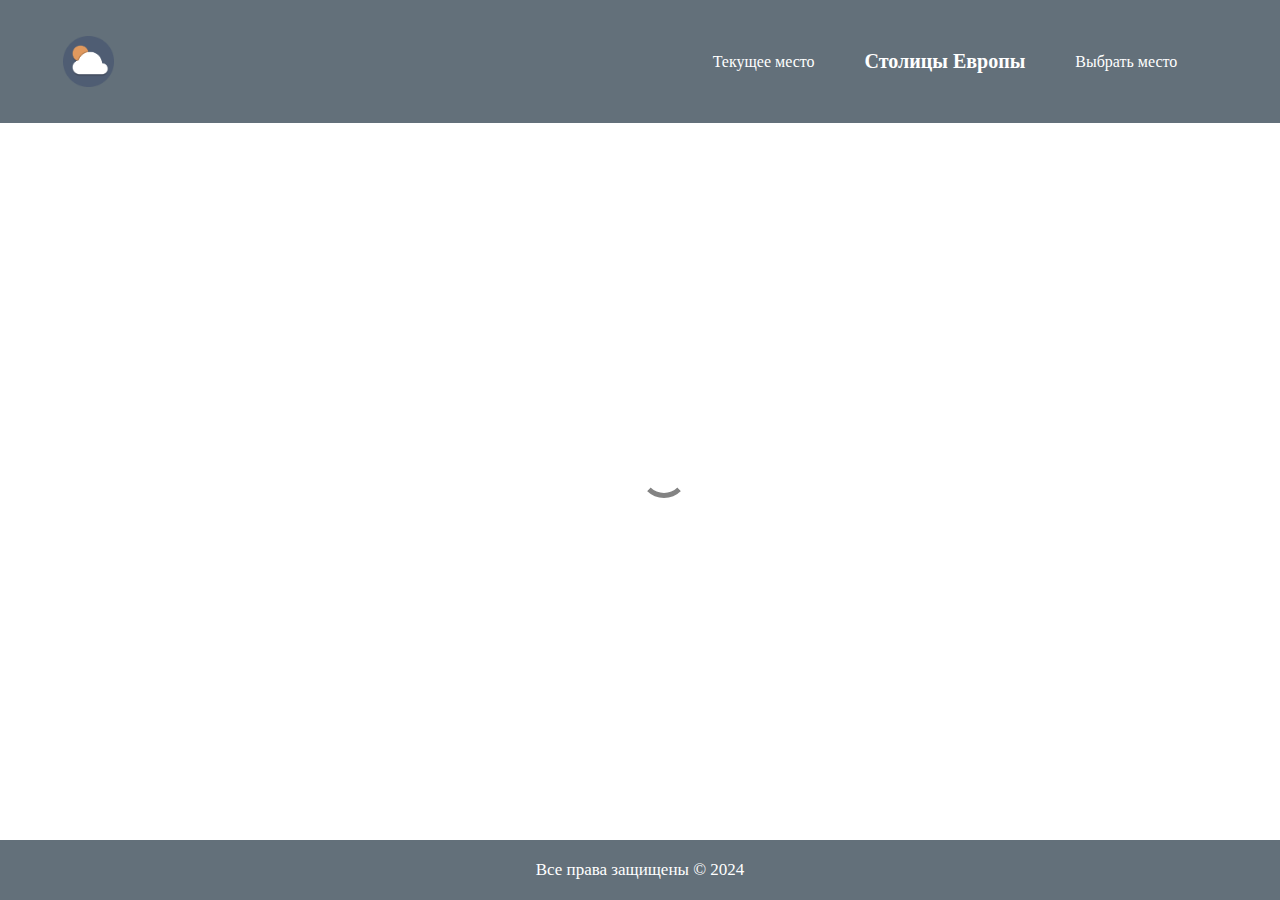
==== cities/cities.html @ f555f409 "first commit" ====
<!DOCTYPE html>
<html lang="en">
<head>
    <meta charset="UTF-8">
    <title>Title</title>
    <link rel="stylesheet" href="/style.css">
    <script defer src="./cities.js"></script>
</head>
<body>
<div class="header">
    <ul class="tabs">
        <li class="logo"> <a href="/index.html"><img class="logo" src="/media/logo.png" alt=""></a></li>
        <li class="tab"><a href="/index.html">Текущее место</a></li>
        <li class="tab active"><a href="/cities/cities.html">Столицы Европы</a></li>
        <li class="tab"><a href="/choose-city/choose.html">Выбрать место</a></li>
    </ul>
</div>
<div id="cities" class="cities">
    <div id="loader" class="loader"></div>
</div>
</body>

<footer class="footer">
    <p class="footer-text">Все права защищены &copy; 2024</p>
</footer>
</html>
---- style.css ----
body{
    margin: 0;
}
.logo {
    width: 20%;
    margin-right: 30%;
    display: flex;
    justify-content: space-between;
    align-items: center;
    font-weight: bold;
    font-size: 22px;
}
.selector{
    position: relative;
    display: inline-block;
    top: 40%;
    left: 44%;
    padding: 0;
    color: black;
}

.header {
    background-color: #63707a;
    color: #fff;
    padding: 20px 0;
    text-align: center;
    position: flex;
    top: 0;
    left: 0;
    width: 100%;
    z-index: 1000;
    margin-bottom: 10px;
}

.tabs {
    display: flex;
    justify-content: center;
    list-style-type: none;
    align-items: center;
    padding: 0;
}

.tab {
    margin-right: 30px;
    cursor: pointer;
}

.tab a {
    color: #fff;
    text-decoration: none;
    padding: 10px;
}

.tab.active a {
    font-weight: bold;
    font-size: 20px;
    border-radius: 5px;
}
.loader {
    width: 48px;
    height: 48px;
    border: 5px solid #fff;
    border-bottom-color: #838383;
    border-radius: 50%;
    display: inline-block;
    box-sizing: border-box;
    animation: rotation 0.7s linear infinite;
    position: absolute;
    top: 50%;
    left: 50%;
}

.weather-data {
    display: none;
    justify-content: center;
    align-items: center;
    flex-direction: column;
    position: absolute;
    flex: 0 1 calc(25% - 20px);
    border-radius: 10px;
    padding: 10px;
    margin-bottom: 20px;
    height: 40%;
    width: 40%;
    box-shadow: 0 10px 20px rgba(0, 0, 0, 0.3);
    top: 50%;
    left: 50%;
    transform: translate(-50%, -50%);
}

@keyframes rotation {
    0% {
        transform: rotate(0deg);
    }

    100% {
        transform: rotate(360deg);
    }
}

.cities {
    flex: 0 1 calc(30% - 20px);
    margin: 10px;
    margin-top: 100px;
    display: flex;
    flex-wrap: wrap;
    justify-content: space-around;
}

.weather-card {
    flex: 0 1 calc(25% - 20px);
    margin: 10px;
    padding: 20px;
    border-radius: 10px;
    box-shadow: 0 10px 20px rgba(0, 0, 0, 0.1);
}

.weather-card h2 {
    margin-top: 0;
}

.weather-card p {
    margin: 5px 0;
}

.city {
    font-weight: bold;
}

.temperature {
    font-size: 20px;
}

.windspeed {    
    font-size: 20px;
}

.weather-description {
    font-size: 20px;
}

#show-weather-btn {
    background-color: #63707a;
    color: #fff;
    padding: 10px 20px;
    border: none;
    border-radius: 5px;
    cursor: pointer;
    margin-top: 20px;
}

#city-select {
    padding: 10px;
    border-radius: 5px;
    border: 1px solid #ccc;
    margin-right: 10px;
    font-size: 16px;
    cursor: pointer;
}

.footer {
    background-color: #63707a;
    color: #fff;
    padding: 20px 0;
    text-align: center;
    position: absolute;
    bottom: 0;
    left: 0;
    width: 100%;
    z-index: 1000;
}

.footer-text {
    font-size: 17px;
    margin: 0;
    padding: 0;
    display: flex;
    justify-content: center;
    align-items: center;
}
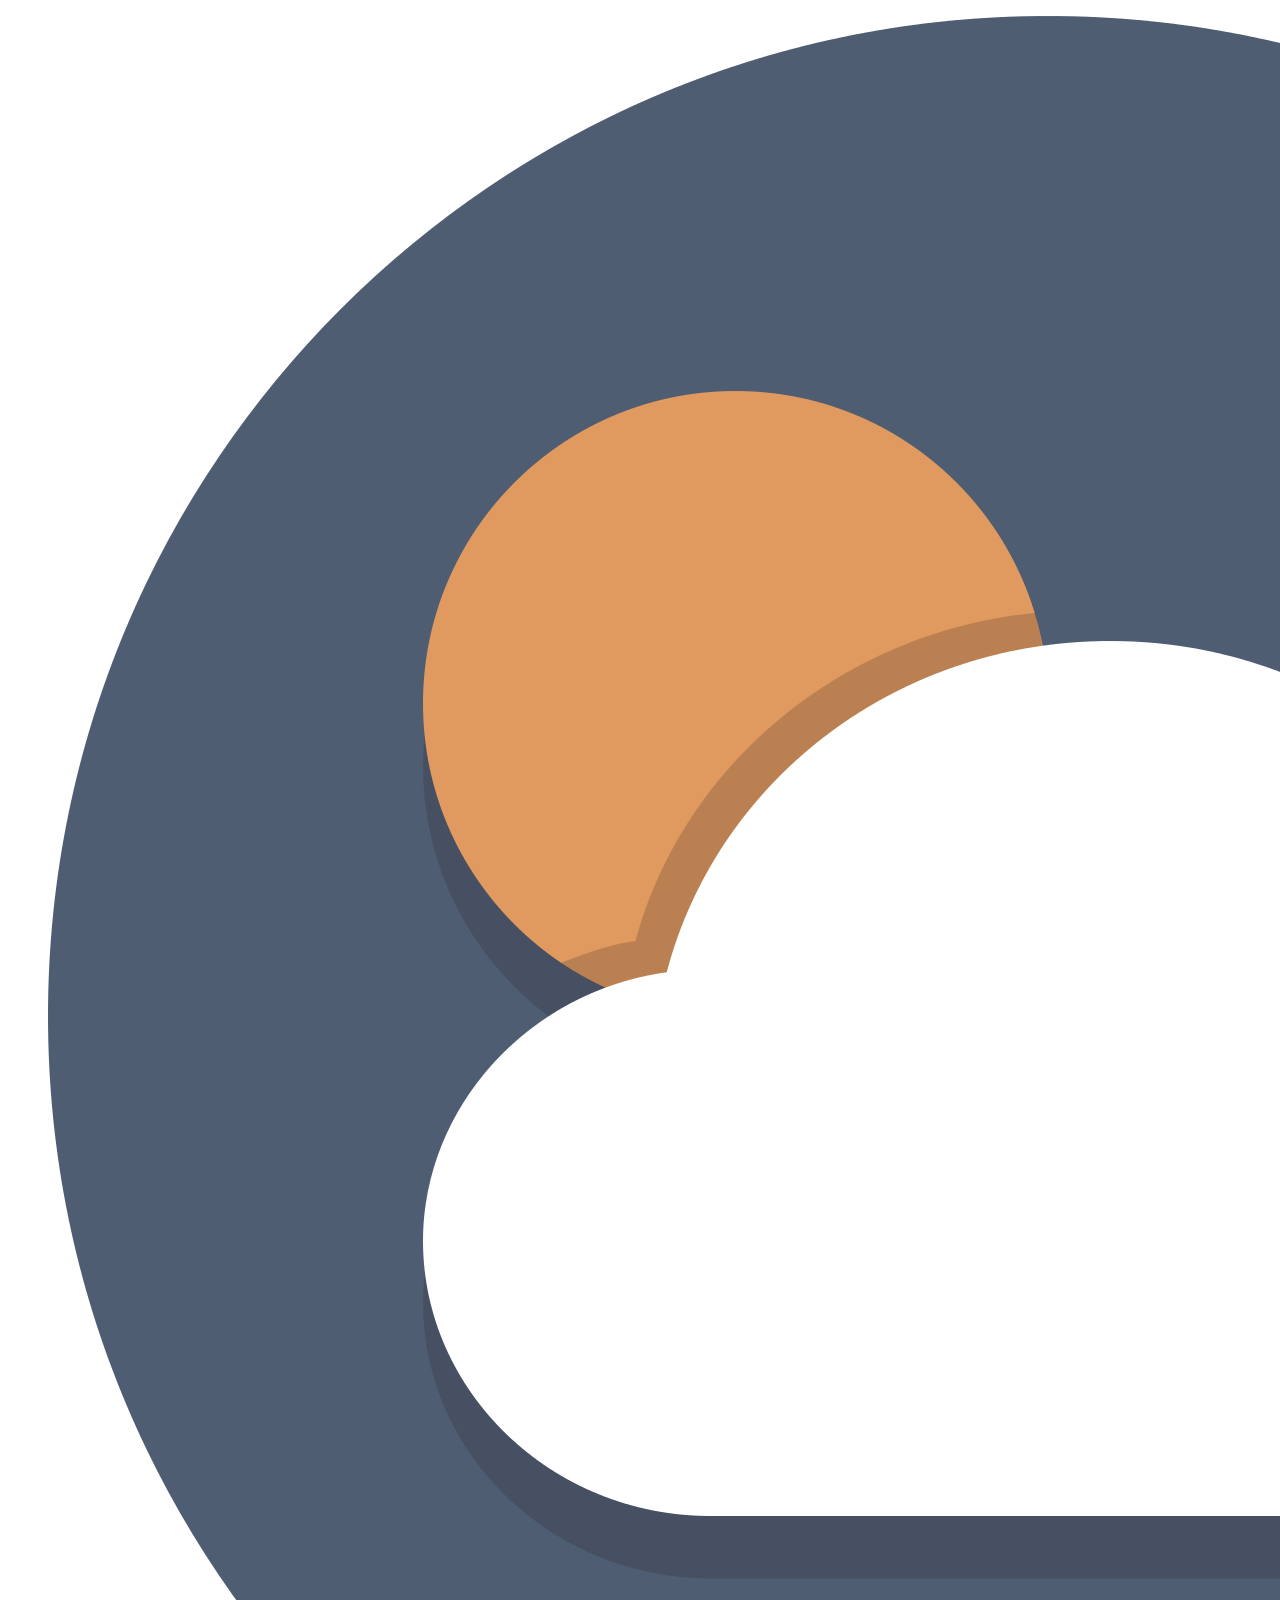
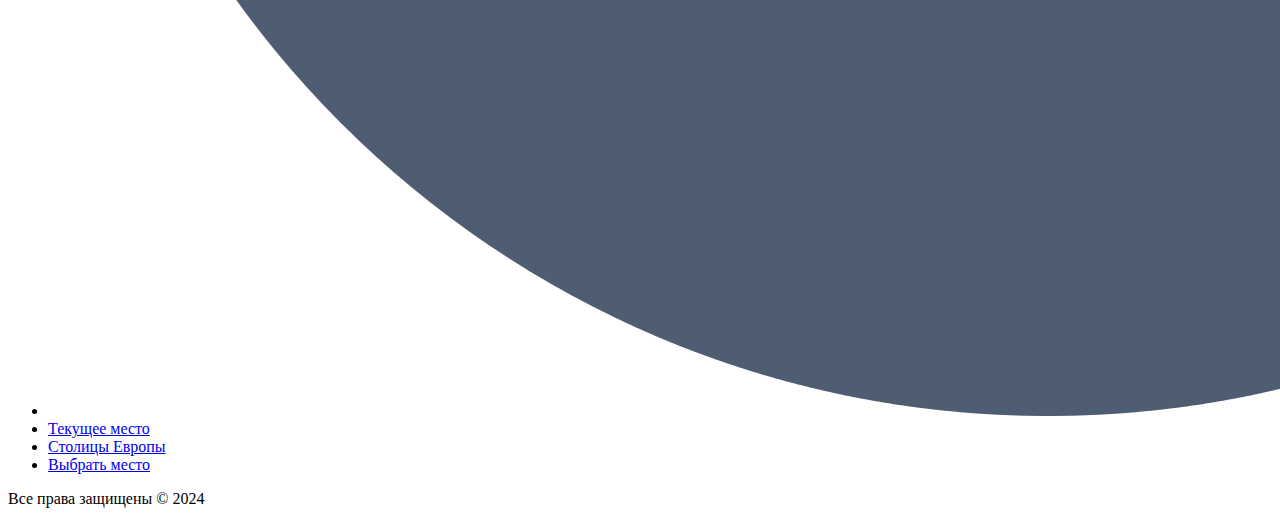
==== commit 98bf65cb: "Update cities.html" ====
--- a/cities/cities.html
+++ b/cities/cities.html
@@ -3,16 +3,16 @@
 <head>
     <meta charset="UTF-8">
     <title>Title</title>
-    <link rel="stylesheet" href="/style.css">
+    <link rel="stylesheet" href="./style.css">
     <script defer src="./cities.js"></script>
 </head>
 <body>
 <div class="header">
     <ul class="tabs">
-        <li class="logo"> <a href="/index.html"><img class="logo" src="/media/logo.png" alt=""></a></li>
-        <li class="tab"><a href="/index.html">Текущее место</a></li>
-        <li class="tab active"><a href="/cities/cities.html">Столицы Европы</a></li>
-        <li class="tab"><a href="/choose-city/choose.html">Выбрать место</a></li>
+        <li class="logo"> <a href="../index.html"><img class="logo" src="../media/logo.png" alt=""></a></li>
+        <li class="tab"><a href="../index.html">Текущее место</a></li>
+        <li class="tab active"><a href="../cities/cities.html">Столицы Европы</a></li>
+        <li class="tab"><a href="../choose-city/choose.html">Выбрать место</a></li>
     </ul>
 </div>
 <div id="cities" class="cities">
@@ -23,4 +23,4 @@
 <footer class="footer">
     <p class="footer-text">Все права защищены &copy; 2024</p>
 </footer>
-</html>+</html>
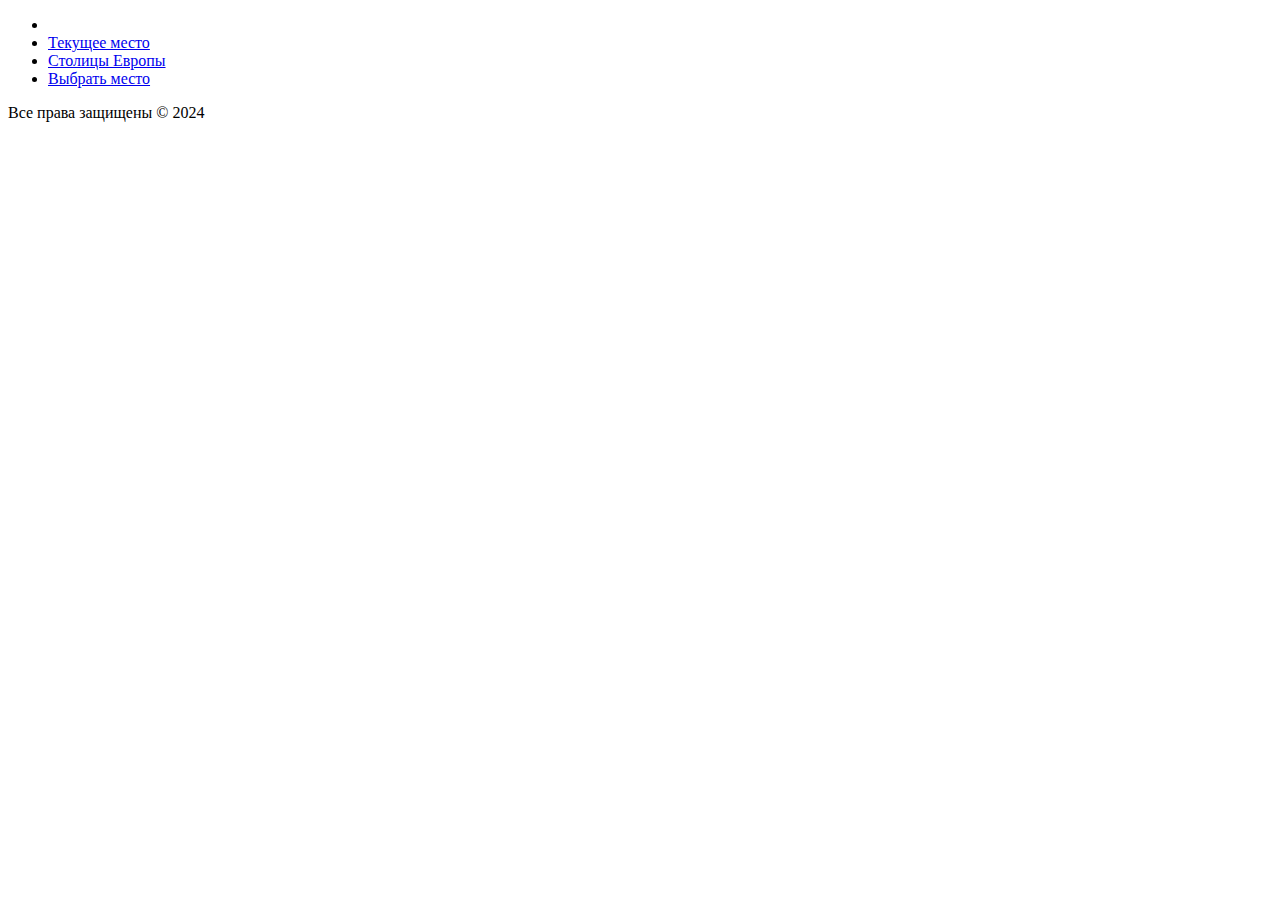
==== commit b8cfb3d2: "Update cities.html" ====
--- a/cities/cities.html
+++ b/cities/cities.html
@@ -3,16 +3,16 @@
 <head>
     <meta charset="UTF-8">
     <title>Title</title>
-    <link rel="stylesheet" href="./style.css">
-    <script defer src="./cities.js"></script>
+    <link rel="stylesheet" href="Cyranovb/WeatherApp/style.css">
+    <script defer src="Cyranovb/WeatherApp/cities.js"></script>
 </head>
 <body>
 <div class="header">
     <ul class="tabs">
-        <li class="logo"> <a href="../index.html"><img class="logo" src="../media/logo.png" alt=""></a></li>
-        <li class="tab"><a href="../index.html">Текущее место</a></li>
-        <li class="tab active"><a href="../cities/cities.html">Столицы Европы</a></li>
-        <li class="tab"><a href="../choose-city/choose.html">Выбрать место</a></li>
+        <li class="logo"> <a href="Cyranovb/WeatherApp/index.html"><img class="logo" src="Cyranovb/WeatherApp/media/logo.png" alt=""></a></li>
+        <li class="tab"><a href="Cyranovb/WeatherApp/index.html">Текущее место</a></li>
+        <li class="tab active"><a href="Cyranovb/WeatherApp/cities/cities.html">Столицы Европы</a></li>
+        <li class="tab"><a href="Cyranovb/WeatherApp/choose-city/choose.html">Выбрать место</a></li>
     </ul>
 </div>
 <div id="cities" class="cities">
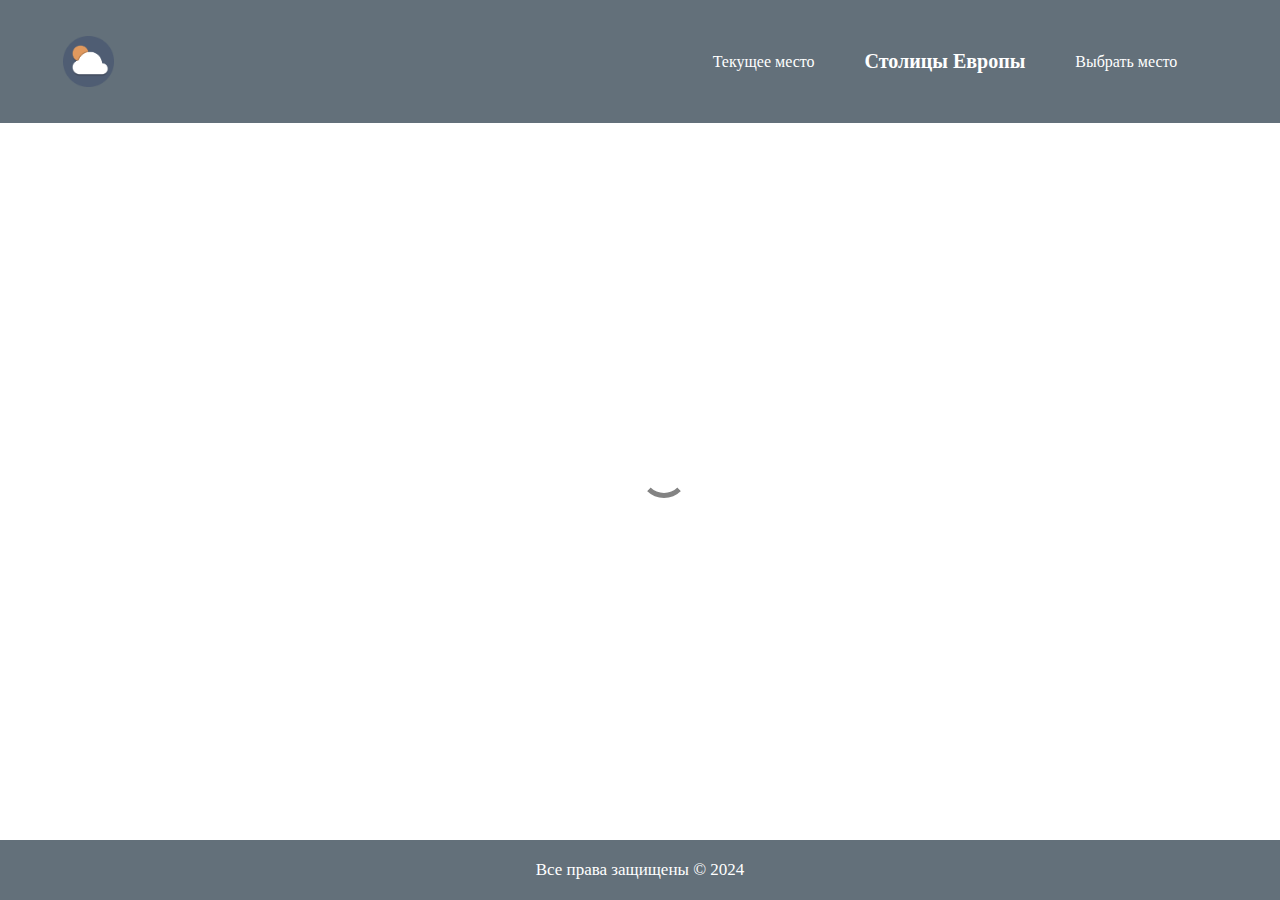
==== commit 96a13077: "Update cities.html" ====
--- a/cities/cities.html
+++ b/cities/cities.html
@@ -3,16 +3,16 @@
 <head>
     <meta charset="UTF-8">
     <title>Title</title>
-    <link rel="stylesheet" href="Cyranovb/WeatherApp/style.css">
-    <script defer src="Cyranovb/WeatherApp/cities.js"></script>
+    <link rel="stylesheet" href="/style.css">
+    <script defer src="/cities.js"></script>
 </head>
 <body>
 <div class="header">
     <ul class="tabs">
-        <li class="logo"> <a href="Cyranovb/WeatherApp/index.html"><img class="logo" src="Cyranovb/WeatherApp/media/logo.png" alt=""></a></li>
-        <li class="tab"><a href="Cyranovb/WeatherApp/index.html">Текущее место</a></li>
-        <li class="tab active"><a href="Cyranovb/WeatherApp/cities/cities.html">Столицы Европы</a></li>
-        <li class="tab"><a href="Cyranovb/WeatherApp/choose-city/choose.html">Выбрать место</a></li>
+        <li class="logo"> <a href="/index.html"><img class="logo" src="/media/logo.png" alt=""></a></li>
+        <li class="tab"><a href="/index.html">Текущее место</a></li>
+        <li class="tab active"><a href="/cities/cities.html">Столицы Европы</a></li>
+        <li class="tab"><a href="/choose-city/choose.html">Выбрать место</a></li>
     </ul>
 </div>
 <div id="cities" class="cities">
--- a/style.css
+++ b/style.css
@@ -0,0 +1,180 @@
+body{
+    margin: 0;
+}
+.logo {
+    width: 20%;
+    margin-right: 30%;
+    display: flex;
+    justify-content: space-between;
+    align-items: center;
+    font-weight: bold;
+    font-size: 22px;
+}
+.selector{
+    position: relative;
+    display: inline-block;
+    top: 40%;
+    left: 44%;
+    padding: 0;
+    color: black;
+}
+
+.header {
+    background-color: #63707a;
+    color: #fff;
+    padding: 20px 0;
+    text-align: center;
+    position: flex;
+    top: 0;
+    left: 0;
+    width: 100%;
+    z-index: 1000;
+    margin-bottom: 10px;
+}
+
+.tabs {
+    display: flex;
+    justify-content: center;
+    list-style-type: none;
+    align-items: center;
+    padding: 0;
+}
+
+.tab {
+    margin-right: 30px;
+    cursor: pointer;
+}
+
+.tab a {
+    color: #fff;
+    text-decoration: none;
+    padding: 10px;
+}
+
+.tab.active a {
+    font-weight: bold;
+    font-size: 20px;
+    border-radius: 5px;
+}
+.loader {
+    width: 48px;
+    height: 48px;
+    border: 5px solid #fff;
+    border-bottom-color: #838383;
+    border-radius: 50%;
+    display: inline-block;
+    box-sizing: border-box;
+    animation: rotation 0.7s linear infinite;
+    position: absolute;
+    top: 50%;
+    left: 50%;
+}
+
+.weather-data {
+    display: none;
+    justify-content: center;
+    align-items: center;
+    flex-direction: column;
+    position: absolute;
+    flex: 0 1 calc(25% - 20px);
+    border-radius: 10px;
+    padding: 10px;
+    margin-bottom: 20px;
+    height: 40%;
+    width: 40%;
+    box-shadow: 0 10px 20px rgba(0, 0, 0, 0.3);
+    top: 50%;
+    left: 50%;
+    transform: translate(-50%, -50%);
+}
+
+@keyframes rotation {
+    0% {
+        transform: rotate(0deg);
+    }
+
+    100% {
+        transform: rotate(360deg);
+    }
+}
+
+.cities {
+    flex: 0 1 calc(30% - 20px);
+    margin: 10px;
+    margin-top: 100px;
+    display: flex;
+    flex-wrap: wrap;
+    justify-content: space-around;
+}
+
+.weather-card {
+    flex: 0 1 calc(25% - 20px);
+    margin: 10px;
+    padding: 20px;
+    border-radius: 10px;
+    box-shadow: 0 10px 20px rgba(0, 0, 0, 0.1);
+}
+
+.weather-card h2 {
+    margin-top: 0;
+}
+
+.weather-card p {
+    margin: 5px 0;
+}
+
+.city {
+    font-weight: bold;
+}
+
+.temperature {
+    font-size: 20px;
+}
+
+.windspeed {    
+    font-size: 20px;
+}
+
+.weather-description {
+    font-size: 20px;
+}
+
+#show-weather-btn {
+    background-color: #63707a;
+    color: #fff;
+    padding: 10px 20px;
+    border: none;
+    border-radius: 5px;
+    cursor: pointer;
+    margin-top: 20px;
+}
+
+#city-select {
+    padding: 10px;
+    border-radius: 5px;
+    border: 1px solid #ccc;
+    margin-right: 10px;
+    font-size: 16px;
+    cursor: pointer;
+}
+
+.footer {
+    background-color: #63707a;
+    color: #fff;
+    padding: 20px 0;
+    text-align: center;
+    position: absolute;
+    bottom: 0;
+    left: 0;
+    width: 100%;
+    z-index: 1000;
+}
+
+.footer-text {
+    font-size: 17px;
+    margin: 0;
+    padding: 0;
+    display: flex;
+    justify-content: center;
+    align-items: center;
+}